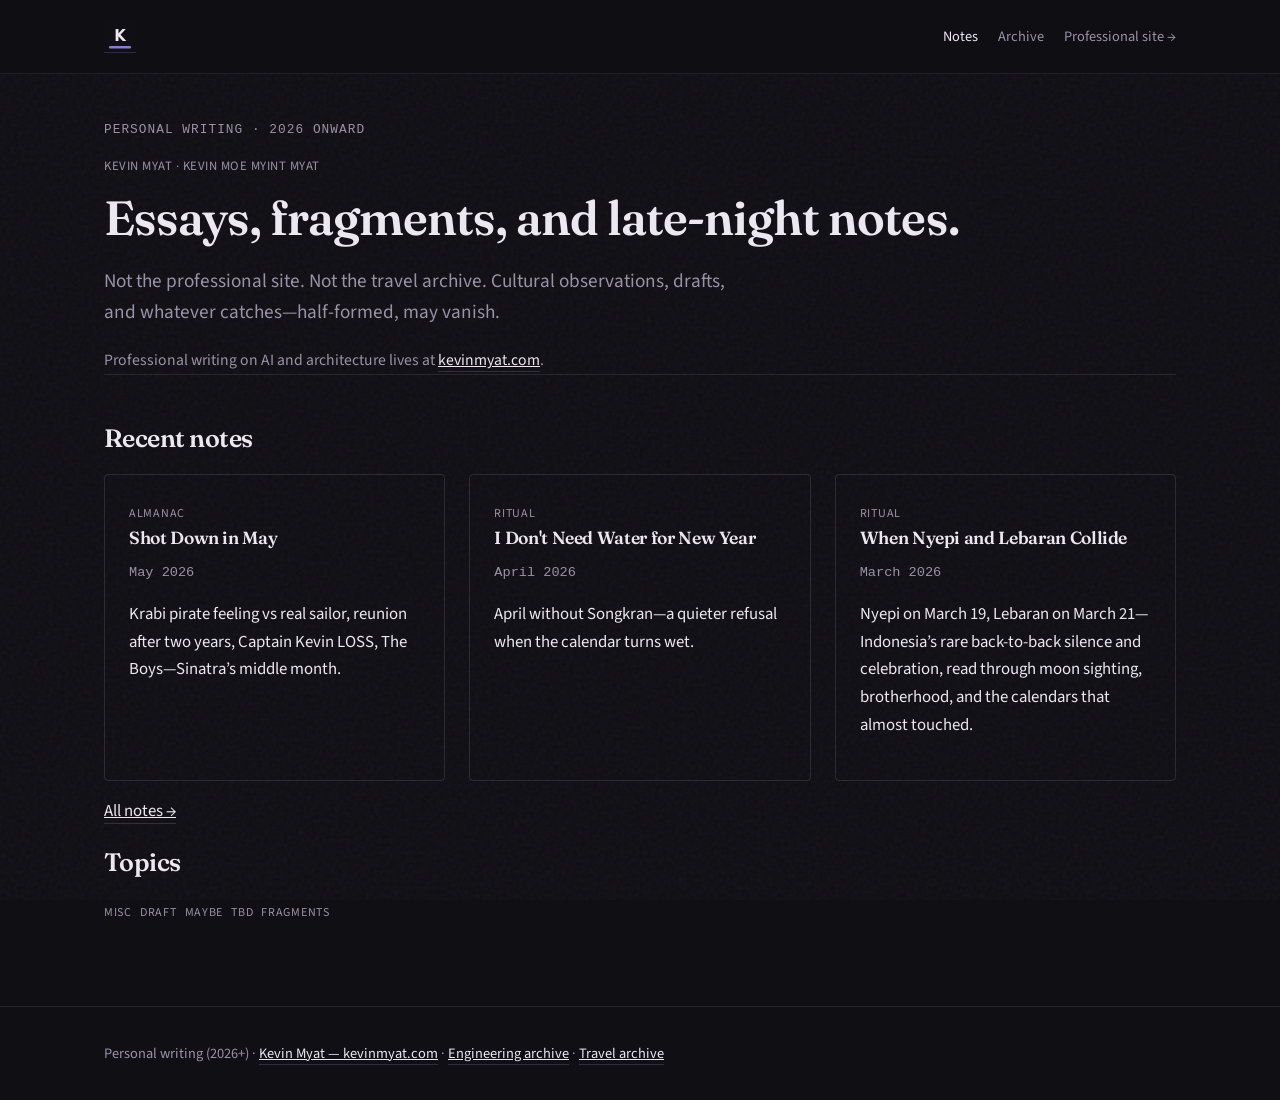
==== index.html @ dcfd7e15 "Reposition identity for kevinmyat.com: AI Technology Advisor and Application Architect. Update hub c" ====
﻿<!DOCTYPE html>
<html lang="en">
<head>
  <meta charset="utf-8">
  <meta name="viewport" content="width=device-width, initial-scale=1">
    <title>Kevin Myat — Personal Writing · Essays &amp; Notes</title>
  <meta name="description" content="Personal essays and notes by Kevin Myat (AI technology advisor). Not professional content — see kevinmyat.com.">
  <meta name="keywords" content="Kevin Myat, Kevin Moe Myint Myat, personal writing, essays, notes">
  <meta name="author" content="Kevin Myat">
  <meta name="google-site-verification" content="ZTF3uOZ1AsYwFRMLpzr2GUFgceF5L3k33hb3w4qyGak" />
  <meta name="robots" content="index, follow, max-image-preview:large">
  <link rel="canonical" href="https://kevinmyat.github.io/">
  <link rel="author" href="https://kevinmyat.com/">
  <meta property="og:title" content="Kevin Myat — Personal Writing">
  <meta property="og:description" content="Personal essays and notes by Kevin Myat. Professional site: kevinmyat.com">
  <meta property="og:url" content="https://kevinmyat.github.io/">
  <meta property="og:type" content="website">
  <meta property="og:site_name" content="Kevin Myat">
  <meta property="og:image" content="https://kevinmyat.github.io/assets/img/og-default.png">
  <meta name="twitter:card" content="summary_large_image">
  <meta name="twitter:image" content="https://kevinmyat.github.io/assets/img/og-default.png">

  <link rel="icon" href="assets/img/favicon.svg" type="image/svg+xml">
  <link rel="stylesheet" href="styles.css">

  <script type="application/ld+json">{"@context":"https://schema.org","@type":"WebSite","name":"Kevin Myat — Personal Writing","url":"https://kevinmyat.github.io","description":"Personal essays and notes from 2026 onward.","author":{"@type":"Person","name":"Kevin Moe Myint Myat","url":"https://kevinmyat.com"},"isPartOf":{"@type":"WebSite","@id":"https://kevinmyat.com/#website"}}</script>
</head>
<body>
  <a class="skip-link" href="#main">Skip to content</a>
  <header class="site-header">
    <div class="inner">
      <nav class="site-nav" aria-label="Primary">
        <a class="brand" href="index.html"><img class="brand-logo" src="assets/img/logo.svg" alt="Kevin Myat" width="32" height="32" decoding="async"></a>
        <ul class="nav-links"><li><a href="index.html" aria-current="page">Notes</a></li><li><a href="blog/index.html">Archive</a></li><li><a href="https://kevinmyat.com/">Professional site →</a></li></ul>
      </nav>
    </div>
  </header>
  <main id="main" class="site-main">

<section class="hero fade-in">
  <p class="archive-banner">Personal writing · 2026 onward</p>
  <p class="hero-eyebrow">Kevin Myat · Kevin Moe Myint Myat</p>
  <h1>Essays, fragments, and late-night notes.</h1>
  <p class="lead">Not the professional site. Not the travel archive. Cultural observations, drafts, and whatever catches—half-formed, may vanish.</p>
  <div class="hero-copy">
    <p>Professional writing on AI and architecture lives at <a href="https://kevinmyat.com/blog/">kevinmyat.com</a>.</p>
  </div>
</section>
<section class="fade-in fade-in-delay-1">
  <h2>Recent notes</h2>
  <div class="grid-2 fade-in">
    <article class="card">
      <a href="blog/shot-down-in-may/index.html">
        <span class="tag">almanac</span>
        <h3>Shot Down in May</h3>
        <p class="meta">May 2026</p>
        <p>Krabi pirate feeling vs real sailor, reunion after two years, Captain Kevin LOSS, The Boys—Sinatra’s middle month.</p>
      </a>
    </article>
    <article class="card">
      <a href="blog/i-dont-need-water-for-new-year/index.html">
        <span class="tag">ritual</span>
        <h3>I Don't Need Water for New Year</h3>
        <p class="meta">April 2026</p>
        <p>April without Songkran—a quieter refusal when the calendar turns wet.</p>
      </a>
    </article>
    <article class="card">
      <a href="blog/nyepi-and-the-day-of-silence/index.html">
        <span class="tag">ritual</span>
        <h3>When Nyepi and Lebaran Collide</h3>
        <p class="meta">March 2026</p>
        <p>Nyepi on March 19, Lebaran on March 21—Indonesia’s rare back-to-back silence and celebration, read through moon sighting, brotherhood, and the calendars that almost touched.</p>
      </a>
    </article></div>
  <p><a href="blog/index.html">All notes →</a></p>
</section>
<section class="fade-in fade-in-delay-2">
  <h2>Topics</h2>
  <p><span class="tag">misc</span><span class="tag">draft</span><span class="tag">maybe</span><span class="tag">tbd</span><span class="tag">fragments</span></p>
</section></main>
  <footer class="site-footer"><div class="inner"><p>Personal writing (2026+) · <a href="https://kevinmyat.com/">Kevin Myat — kevinmyat.com</a> · <a href="https://kevmoemyintmyat.gitlab.io/">Engineering archive</a> · <a href="https://kevmoemyintmyat.github.io/">Travel archive</a></p></div></footer>
  <script src="scripts.js" defer></script>
</body>
</html>
---- styles.css ----
/* Generated static site styles — theme: notebook */
@import url('https://fonts.googleapis.com/css2?family=Fraunces:opsz,wght@9..144,400;500;600&family=Source+Sans+3:wght@400;500&display=swap');

:root {
  --bg: #100f14;
  --text: #ebe8f2;
  --muted: #9a92a8;
  --accent: #8b7ec8;
  --font-display: 'Fraunces', Georgia, serif;
  --font-body: 'Source Sans 3', system-ui, sans-serif;
  --max: 72rem;
  --gap: 1.5rem;
}

*, *::before, *::after { box-sizing: border-box; }

html { scroll-behavior: smooth; }

@media (prefers-reduced-motion: reduce) {
  html { scroll-behavior: auto; }
  .fade-in { animation: none !important; opacity: 1 !important; }
}

body {
  margin: 0;
  font-family: var(--font-body);
  font-size: 1.05rem;
  line-height: 1.65;
  color: var(--text);
  background: var(--bg);
  min-height: 100vh;
}


body::before {
  content: "";
  position: fixed;
  inset: 0;
  pointer-events: none;
  opacity: 0.04;
  background-image: url("data:image/svg+xml,%3Csvg viewBox='0 0 256 256' xmlns='http://www.w3.org/2000/svg'%3E%3Cfilter id='n'%3E%3CfeTurbulence type='fractalNoise' baseFrequency='0.9' numOctaves='4' stitchTiles='stitch'/%3E%3C/filter%3E%3Crect width='100%25' height='100%25' filter='url(%23n)'/%3E%3C/svg%3E");
  z-index: 0;
}


.skip-link {
  position: absolute;
  left: -9999px;
  top: 0;
  z-index: 100;
  padding: 0.5rem 1rem;
  background: var(--text);
  color: var(--bg);
}
.skip-link:focus { left: 0; }

.site-header {
  position: sticky;
  top: 0;
  z-index: 10;
  background: color-mix(in srgb, var(--bg) 92%, transparent);
  backdrop-filter: blur(8px);
  border-bottom: 1px solid color-mix(in srgb, var(--text) 8%, transparent);
}

.site-header .inner,
.site-main,
.site-footer .inner {
  max-width: var(--max);
  margin: 0 auto;
  padding: 1.25rem clamp(1rem, 4vw, 2.5rem);
}

.site-nav {
  display: flex;
  flex-wrap: wrap;
  gap: 1.5rem;
  align-items: center;
  justify-content: space-between;
}

.brand {
  display: inline-flex;
  align-items: center;
  line-height: 0;
  text-decoration: none;
  color: var(--text);
  flex-shrink: 0;
}
.brand-logo {
  display: block;
  width: 2rem;
  height: 2rem;
  border-radius: 7px;
}

.nav-links { display: flex; gap: 1.25rem; list-style: none; margin: 0; padding: 0; }
.nav-links a {
  font-size: 0.9rem;
  text-decoration: none;
  color: var(--muted);
  border: none;
}
.nav-links a:hover, .nav-links a[aria-current="page"] { color: var(--text); }

.site-main { position: relative; z-index: 1; padding-top: 2rem; padding-bottom: 4rem; }

h1, h2, h3 {
  font-family: var(--font-display);
  font-weight: 600;
  letter-spacing: -0.02em;
  line-height: 1.2;
}

h1 { font-size: clamp(2rem, 5vw, 3rem); margin: 0 0 1rem; }
.lead { font-size: 1.2rem; color: var(--muted); max-width: 40rem; }

a { color: #ebe8f2; border-bottom: 1px solid #8b7ec844; }
a:hover { color: #8b7ec8; border-color: #8b7ec8; }

.fade-in { opacity: 0; animation: fadeIn 0.85s ease forwards; }
.fade-in-delay-1 { animation-delay: 0.12s; }
.fade-in-delay-2 { animation-delay: 0.24s; }
.fade-in-delay-3 { animation-delay: 0.36s; }

@keyframes fadeIn { to { opacity: 1; } }

.hero blockquote.hero-quote {
  margin: 0 0 1.75rem;
  padding: 0 0 0 1rem;
  border-left: 3px solid var(--accent);
  max-width: 38rem;
  font-family: var(--font-display);
  font-size: clamp(1.15rem, 2.5vw, 1.45rem);
  line-height: 1.45;
  font-style: italic;
  color: var(--text);
}
.hero blockquote.hero-quote p {
  margin: 0;
  font-family: inherit;
  font-size: inherit;
  line-height: inherit;
  font-style: inherit;
  color: inherit;
}
.hero blockquote.hero-quote cite {
  display: block;
  margin-top: 0.65rem;
  font-size: 0.85rem;
  font-style: normal;
  color: var(--muted);
  letter-spacing: 0.02em;
}

.hero {
  padding: clamp(0, 8vw, 5rem) 0;
  border-bottom: 1px solid color-mix(in srgb, var(--text) 10%, transparent);
  margin-bottom: 3rem;
}
.hero-eyebrow {
  margin: 0 0 0.75rem;
  font-size: 0.8rem;
  letter-spacing: 0.04em;
  text-transform: uppercase;
  color: var(--muted);
}
.hero-role {
  margin: 0.35rem 0 1.25rem;
  font-family: var(--font-display);
  font-size: clamp(1.05rem, 2.2vw, 1.3rem);
  font-weight: 500;
  line-height: 1.4;
  color: var(--text);
}
.hero-copy {
  max-width: 42rem;
}
.hero-copy p {
  margin: 0 0 1rem;
  font-size: 0.98rem;
  line-height: 1.65;
  color: var(--muted);
}
.hero-copy p:last-child {
  margin-bottom: 0;
}
.hero-copy--compact p {
  margin-bottom: 0.65rem;
}
.hero-copy--compact + .hero-archive-note {
  margin-top: 1.1rem;
  padding-top: 0.85rem;
}
.hero-archive-note {
  margin-top: 1.75rem;
  padding-top: 1.25rem;
  border-top: 1px solid color-mix(in srgb, var(--text) 10%, transparent);
  font-size: 0.92rem;
  font-style: italic;
  color: var(--muted);
}

.grid-2 {
  display: grid;
  gap: var(--gap);
  grid-template-columns: repeat(auto-fit, minmax(16rem, 1fr));
}

.card {
  padding: 1.5rem;
  border: 1px solid color-mix(in srgb, var(--text) 12%, transparent);
  border-radius: 4px;
  transition: border-color 0.2s, transform 0.2s;
}
.card:hover {
  border-color: color-mix(in srgb, var(--accent) 40%, transparent);
  transform: translateY(-2px);
}
.card h3 { margin: 0 0 0.5rem; font-size: 1.1rem; }
.card .meta { font-size: 0.85rem; color: var(--muted); font-family: 'IBM Plex Mono', monospace; }
.card a { text-decoration: none; border: none; color: inherit; }
.card a:hover h3 { color: var(--accent); }

.practice-list { list-style: none; padding: 0; margin: 2rem 0; }
.practice-list li {
  padding: 1rem 0;
  border-bottom: 1px solid color-mix(in srgb, var(--text) 8%, transparent);
}
.practice-list strong { display: block; font-family: var(--font-display); margin-bottom: 0.25rem; }

.site-footer {
  border-top: 1px solid color-mix(in srgb, var(--text) 10%, transparent);
  font-size: 0.9rem;
  color: var(--muted);
}

.article-header { margin-bottom: 2rem; }
.article-header .byline { color: var(--muted); font-size: 0.95rem; }
.article-body { max-width: 42rem; }
.article-body h2 {
  color: var(--accent);
  font-size: 1.2rem;
  margin: 2.25rem 0 0.75rem;
}
.article-body img, .article-body video { max-width: 100%; height: auto; border-radius: 2px; }
.section-figure {
  margin: 1.25rem 0 2rem;
  max-width: 100%;
}
.section-figure img {
  width: 100%;
  aspect-ratio: 16 / 9;
  object-fit: cover;
  border: 1px solid color-mix(in srgb, var(--accent) 25%, transparent);
  box-shadow: 0 12px 40px color-mix(in srgb, #000 35%, transparent);
}
.section-caption {
  margin-top: 0.5rem;
  font-size: 0.8rem;
  color: var(--muted);
  font-style: italic;
  line-height: 1.4;
}
.article-body table { width: 100%; border-collapse: collapse; font-size: 0.9rem; margin: 1rem 0; }
.article-body th, .article-body td { border: 1px solid color-mix(in srgb, var(--text) 15%, transparent); padding: 0.5rem; text-align: left; }
.article-body blockquote {
  margin: 1.5rem 0;
  padding-left: 1rem;
  border-left: 3px solid var(--accent);
  color: var(--muted);
}
.article-body pre, .article-body code {
  font-family: 'IBM Plex Mono', monospace;
  font-size: 0.9em;
  background: color-mix(in srgb, var(--text) 6%, transparent);
}
.article-body pre { padding: 1rem; overflow-x: auto; }

.tag {
  display: inline-block;
  font-size: 0.75rem;
  text-transform: uppercase;
  letter-spacing: 0.06em;
  color: var(--muted);
  margin-right: 0.5rem;
}

.project-stack { font-size: 0.85rem; color: var(--muted); margin-top: 0.5rem; }
.project-links { margin-top: 2rem; }
.article-body ul { padding-left: 1.25rem; margin: 1rem 0; }
.article-body li { margin-bottom: 0.5rem; }

.blog-pager {
  display: flex;
  flex-wrap: wrap;
  justify-content: space-between;
  gap: 1rem;
  margin-top: 2.5rem;
  padding-top: 1.5rem;
  border-top: 1px solid color-mix(in srgb, var(--text) 12%, transparent);
  max-width: 42rem;
}
.blog-pager-link {
  display: block;
  flex: 1 1 14rem;
  max-width: 100%;
  padding: 0.85rem 1rem;
  border: 1px solid color-mix(in srgb, var(--text) 12%, transparent);
  border-radius: 2px;
  text-decoration: none;
  color: var(--text);
  transition: border-color 0.15s ease, background 0.15s ease;
}
.blog-pager-link:hover {
  border-color: var(--accent);
  background: color-mix(in srgb, var(--accent) 6%, transparent);
}
.blog-pager-next { text-align: right; margin-left: auto; }
.blog-pager-label {
  display: block;
  font-size: 0.78rem;
  letter-spacing: 0.04em;
  text-transform: uppercase;
  color: var(--muted);
  margin-bottom: 0.35rem;
}
.blog-pager-title {
  display: block;
  font-family: var(--font-display);
  font-size: 0.95rem;
  line-height: 1.35;
}
.blog-pager-spacer { flex: 1 1 14rem; }
.article-body code {
  font-family: 'IBM Plex Mono', monospace;
  font-size: 0.9em;
  background: color-mix(in srgb, var(--text) 6%, transparent);
  padding: 0.1em 0.35em;
  border-radius: 2px;
}

.archive-banner {
  font-family: 'IBM Plex Mono', monospace;
  font-size: 0.8rem;
  text-transform: uppercase;
  letter-spacing: 0.08em;
  color: var(--muted);
  margin-bottom: 1rem;
}

.shell-notice {
  color: var(--muted);
  font-size: 0.95rem;
  margin: 2rem 0 0;
  max-width: 28rem;
}

.shell-section {
  padding: 2rem 0;
  border-top: 1px solid color-mix(in srgb, var(--text) 8%, transparent);
}

.archive-timeline {
  margin: 1rem 0 2rem;
  padding-left: 1.25rem;
  max-width: 42rem;
}
.archive-timeline li { margin-bottom: 0.65rem; }
.archive-timeline a { font-weight: 500; }

.city-section { margin-top: 2.5rem; }
.city-section:first-of-type { margin-top: 1rem; }
.city-heading {
  font-size: 0.85rem;
  text-transform: uppercase;
  letter-spacing: 0.1em;
  color: var(--muted);
  margin: 0 0 1.25rem;
  padding-bottom: 0.5rem;
  border-bottom: 1px solid color-mix(in srgb, var(--accent) 35%, transparent);
}
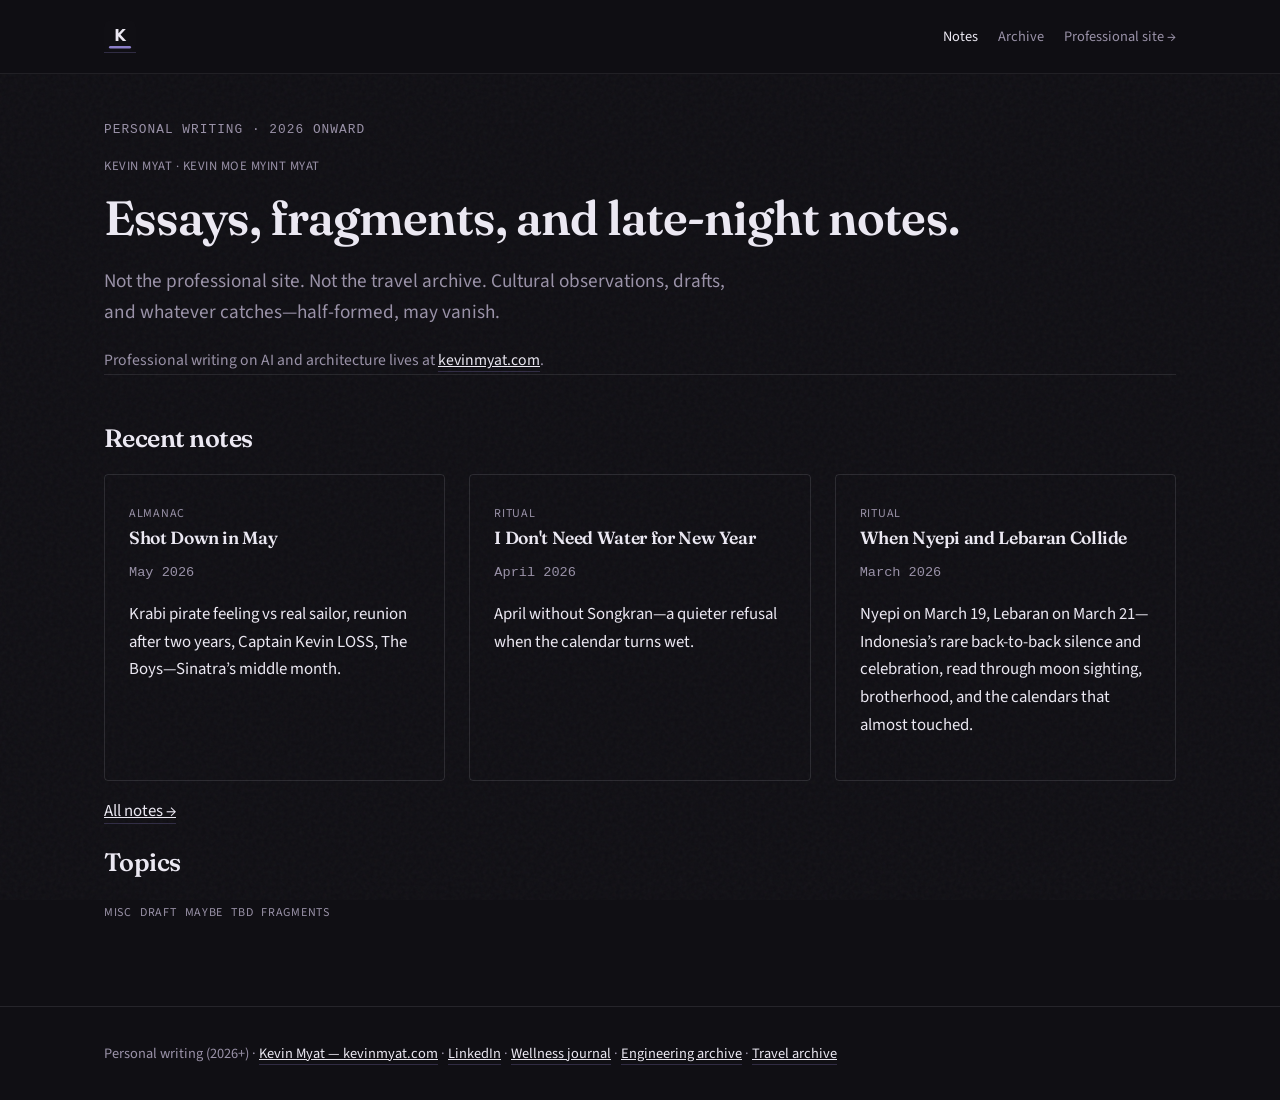
==== commit 4ebb3333: "SEO polish: OG images, ISO dates, LinkedIn schema and footer Co-authored-by: Cursor <cursoragent@cur" ====
--- a/index.html
+++ b/index.html
@@ -11,6 +11,7 @@
   <meta name="robots" content="index, follow, max-image-preview:large">
   <link rel="canonical" href="https://kevinmyat.github.io/">
   <link rel="author" href="https://kevinmyat.com/">
+  <link rel="me" href="https://www.linkedin.com/in/kevinmoemyintmyat/">
   <meta property="og:title" content="Kevin Myat — Personal Writing">
   <meta property="og:description" content="Personal essays and notes by Kevin Myat. Professional site: kevinmyat.com">
   <meta property="og:url" content="https://kevinmyat.github.io/">
@@ -23,7 +24,8 @@
   <link rel="icon" href="assets/img/favicon.svg" type="image/svg+xml">
   <link rel="stylesheet" href="styles.css">
 
-  <script type="application/ld+json">{"@context":"https://schema.org","@type":"WebSite","name":"Kevin Myat — Personal Writing","url":"https://kevinmyat.github.io","description":"Personal essays and notes from 2026 onward.","author":{"@type":"Person","name":"Kevin Moe Myint Myat","url":"https://kevinmyat.com"},"isPartOf":{"@type":"WebSite","@id":"https://kevinmyat.com/#website"}}</script>
+  <script type="application/ld+json">{"@context":"https://schema.org","@type":"Person","@id":"https://kevinmyat.com/#person","name":"Kevin Moe Myint Myat","alternateName":["Kevin Myat","m3yevn"],"jobTitle":"Writer","url":"https://kevinmyat.com","sameAs":["https://kevinmyat.com","https://www.linkedin.com/in/kevinmoemyintmyat/","https://kevinmoemyintmyat.vercel.app","https://kevinmyat.github.io","https://github.com/m3yevn"]}</script>
+  <script type="application/ld+json">{"@context":"https://schema.org","@type":"WebSite","name":"Kevin Myat — Personal Writing","url":"https://kevinmyat.github.io","description":"Personal essays and notes from 2026 onward.","author":{"@id":"https://kevinmyat.com/#person"},"isPartOf":{"@type":"WebSite","@id":"https://kevinmyat.com/#website"}}</script>
 </head>
 <body>
   <a class="skip-link" href="#main">Skip to content</a>
@@ -79,7 +81,7 @@
   <h2>Topics</h2>
   <p><span class="tag">misc</span><span class="tag">draft</span><span class="tag">maybe</span><span class="tag">tbd</span><span class="tag">fragments</span></p>
 </section></main>
-  <footer class="site-footer"><div class="inner"><p>Personal writing (2026+) · <a href="https://kevinmyat.com/">Kevin Myat — kevinmyat.com</a> · <a href="https://kevmoemyintmyat.gitlab.io/">Engineering archive</a> · <a href="https://kevmoemyintmyat.github.io/">Travel archive</a></p></div></footer>
+  <footer class="site-footer"><div class="inner"><p>Personal writing (2026+) · <a href="https://kevinmyat.com/">Kevin Myat — kevinmyat.com</a> · <a href="https://www.linkedin.com/in/kevinmoemyintmyat/" rel="me">LinkedIn</a> · <a href="https://kevinmoemyintmyat.vercel.app/">Wellness journal</a> · <a href="https://kevmoemyintmyat.gitlab.io/">Engineering archive</a> · <a href="https://kevmoemyintmyat.github.io/">Travel archive</a></p></div></footer>
   <script src="scripts.js" defer></script>
 </body>
 </html>
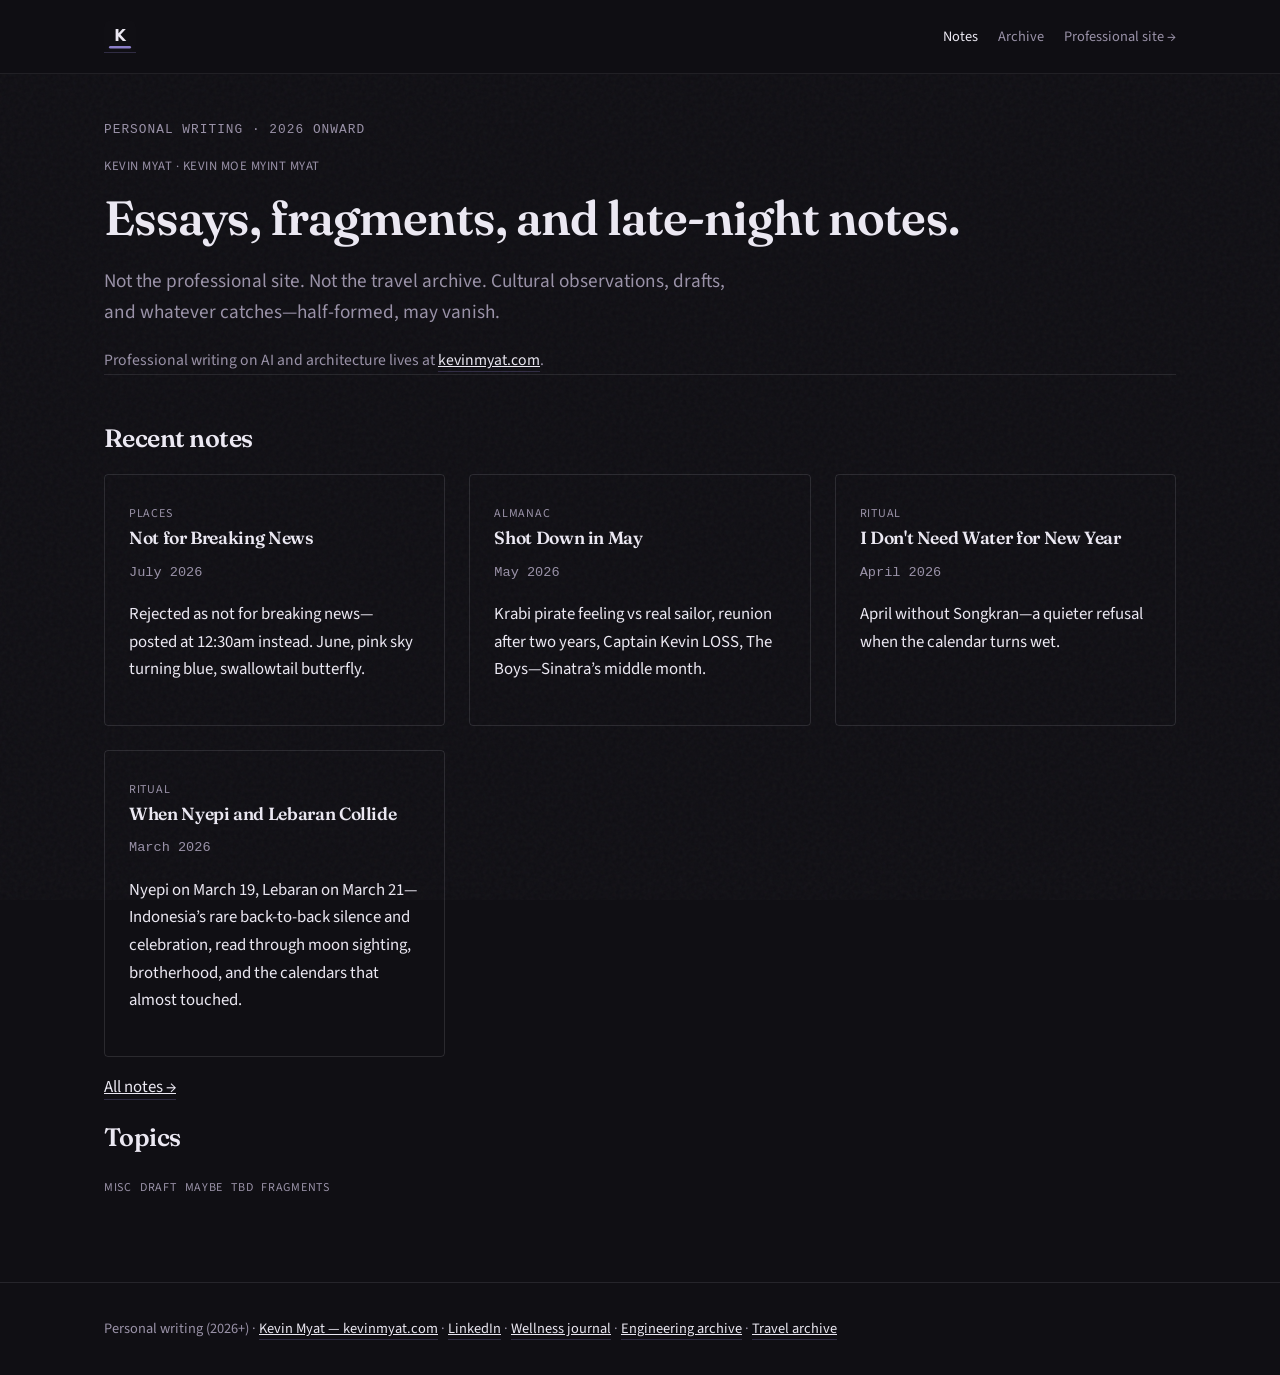
==== commit 95d99771: "Publish Not for Breaking News — June essay posted at 12:30am. A quiet month rejected as not for brea" ====
--- a/index.html
+++ b/index.html
@@ -3,10 +3,9 @@
 <head>
   <meta charset="utf-8">
   <meta name="viewport" content="width=device-width, initial-scale=1">
-    <title>Kevin Myat — Personal Writing · Essays &amp; Notes</title>
-  <meta name="description" content="Personal essays and notes by Kevin Myat (AI technology advisor). Not professional content — see kevinmyat.com.">
-  <meta name="keywords" content="Kevin Myat, Kevin Moe Myint Myat, personal writing, essays, notes">
-  <meta name="author" content="Kevin Myat">
+    <title>Kevin Moe Myint Myat — Personal Writing | Kevin Myat</title>
+  <meta name="description" content="Personal essays by Kevin Moe Myint Myat (Kevin Myat). Professional advisory at kevinmyat.com — Singapore.">
+  <meta name="author" content="Kevin Moe Myint Myat">
   <meta name="google-site-verification" content="ZTF3uOZ1AsYwFRMLpzr2GUFgceF5L3k33hb3w4qyGak" />
   <meta name="robots" content="index, follow, max-image-preview:large">
   <link rel="canonical" href="https://kevinmyat.github.io/">
@@ -24,7 +23,7 @@
   <link rel="icon" href="assets/img/favicon.svg" type="image/svg+xml">
   <link rel="stylesheet" href="styles.css">
 
-  <script type="application/ld+json">{"@context":"https://schema.org","@type":"Person","@id":"https://kevinmyat.com/#person","name":"Kevin Moe Myint Myat","alternateName":["Kevin Myat","m3yevn"],"jobTitle":"Writer","url":"https://kevinmyat.com","sameAs":["https://kevinmyat.com","https://www.linkedin.com/in/kevinmoemyintmyat/","https://kevinmoemyintmyat.vercel.app","https://kevinmyat.github.io","https://github.com/m3yevn"]}</script>
+  <script type="application/ld+json">{"@context":"https://schema.org","@type":"Person","@id":"https://kevinmyat.com/#person","name":"Kevin Moe Myint Myat","alternateName":["Kevin Myat","m3yevn"],"jobTitle":"Writer","url":"https://kevinmyat.com","sameAs":["https://www.linkedin.com/in/kevinmoemyintmyat/","https://kevinmyat.com","https://journal.kevinmyat.com","https://github.com/m3yevn","https://medium.com/@kevinmoemyintmyat","https://kevinmyat.github.io"],"homeLocation":{"@type":"Place","name":"Singapore"}}</script>
   <script type="application/ld+json">{"@context":"https://schema.org","@type":"WebSite","name":"Kevin Myat — Personal Writing","url":"https://kevinmyat.github.io","description":"Personal essays and notes from 2026 onward.","author":{"@id":"https://kevinmyat.com/#person"},"isPartOf":{"@type":"WebSite","@id":"https://kevinmyat.com/#website"}}</script>
 </head>
 <body>
@@ -51,6 +50,14 @@
 <section class="fade-in fade-in-delay-1">
   <h2>Recent notes</h2>
   <div class="grid-2 fade-in">
+    <article class="card">
+      <a href="blog/not-for-breaking-news/index.html">
+        <span class="tag">places</span>
+        <h3>Not for Breaking News</h3>
+        <p class="meta">July 2026</p>
+        <p>Rejected as not for breaking news—posted at 12:30am instead. June, pink sky turning blue, swallowtail butterfly.</p>
+      </a>
+    </article>
     <article class="card">
       <a href="blog/shot-down-in-may/index.html">
         <span class="tag">almanac</span>
@@ -81,7 +88,7 @@
   <h2>Topics</h2>
   <p><span class="tag">misc</span><span class="tag">draft</span><span class="tag">maybe</span><span class="tag">tbd</span><span class="tag">fragments</span></p>
 </section></main>
-  <footer class="site-footer"><div class="inner"><p>Personal writing (2026+) · <a href="https://kevinmyat.com/">Kevin Myat — kevinmyat.com</a> · <a href="https://www.linkedin.com/in/kevinmoemyintmyat/" rel="me">LinkedIn</a> · <a href="https://kevinmoemyintmyat.vercel.app/">Wellness journal</a> · <a href="https://kevmoemyintmyat.gitlab.io/">Engineering archive</a> · <a href="https://kevmoemyintmyat.github.io/">Travel archive</a></p></div></footer>
+  <footer class="site-footer"><div class="inner"><p>Personal writing (2026+) · <a href="https://kevinmyat.com/">Kevin Myat — kevinmyat.com</a> · <a href="https://www.linkedin.com/in/kevinmoemyintmyat/" rel="me">LinkedIn</a> · <a href="https://journal.kevinmyat.com/">Wellness journal</a> · <a href="https://kevmoemyintmyat.gitlab.io/">Engineering archive</a> · <a href="https://kevmoemyintmyat.github.io/">Travel archive</a></p></div></footer>
   <script src="scripts.js" defer></script>
 </body>
 </html>
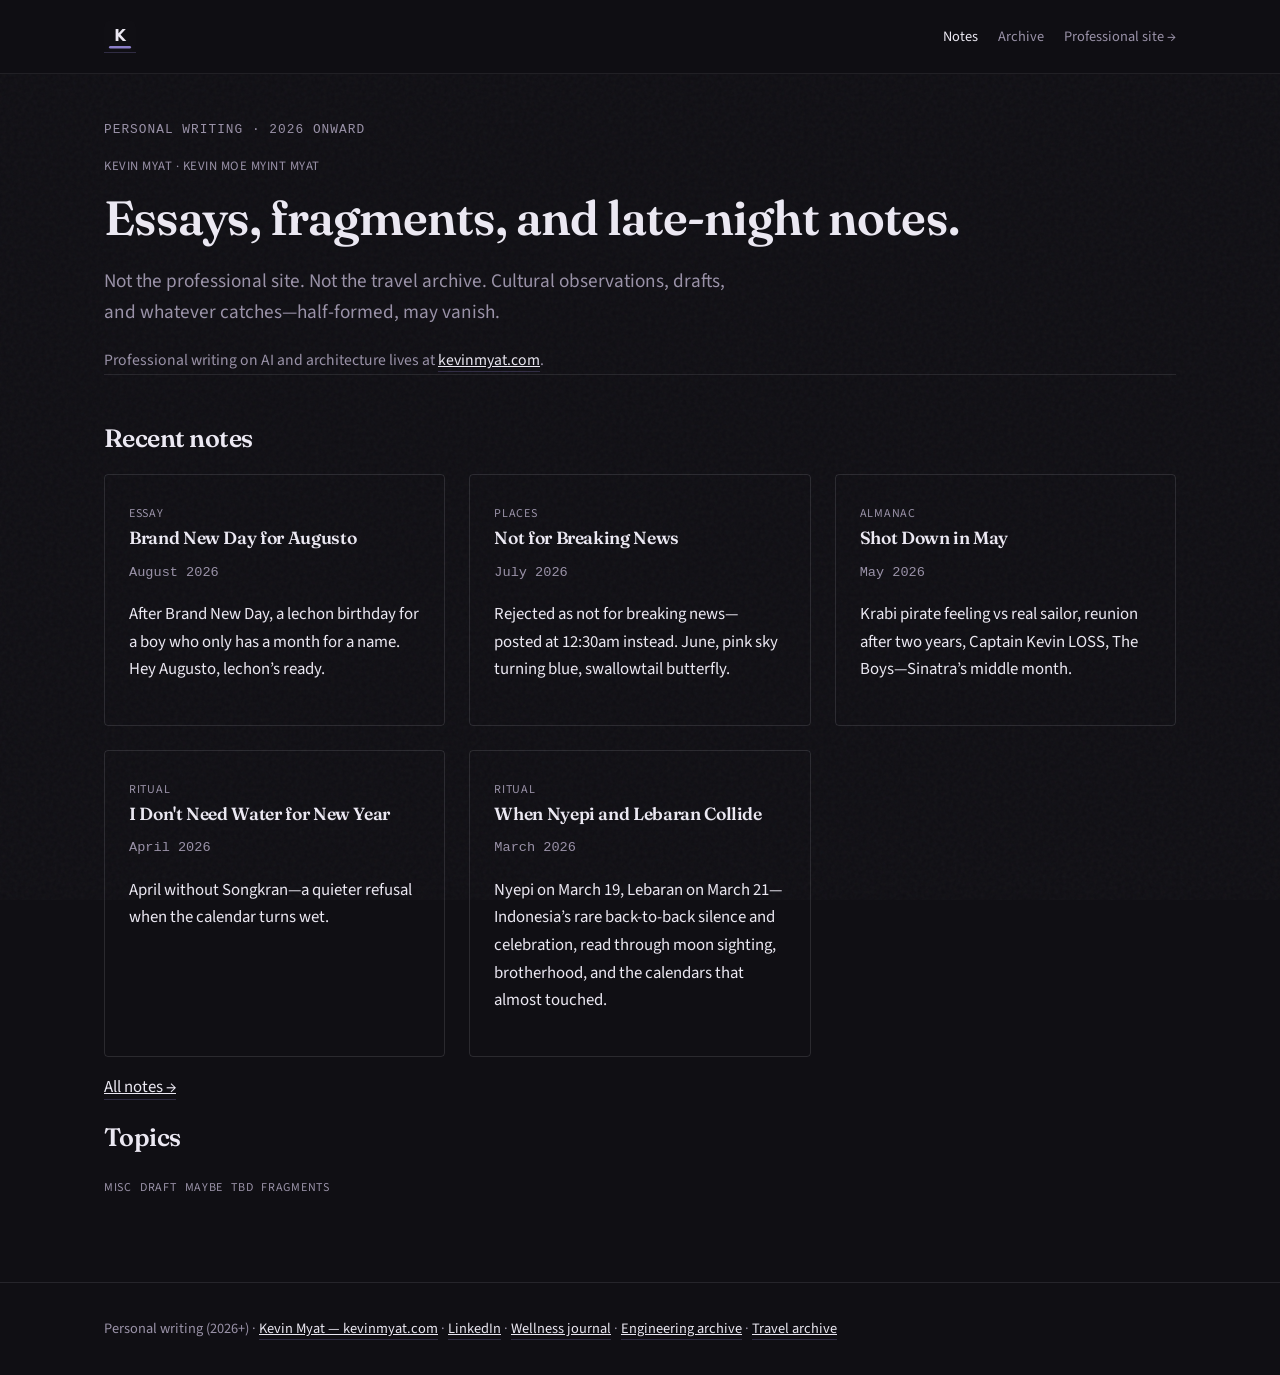
==== commit 28ee320d: "Add new essay "Brand New Day for Augusto" to index and blog pages; update sitemap with new URL and l" ====
--- a/index.html
+++ b/index.html
@@ -51,6 +51,14 @@
   <h2>Recent notes</h2>
   <div class="grid-2 fade-in">
     <article class="card">
+      <a href="blog/brand-new-day-for-augusto/index.html">
+        <span class="tag">essay</span>
+        <h3>Brand New Day for Augusto</h3>
+        <p class="meta">August 2026</p>
+        <p>After Brand New Day, a lechon birthday for a boy who only has a month for a name. Hey Augusto, lechon’s ready.</p>
+      </a>
+    </article>
+    <article class="card">
       <a href="blog/not-for-breaking-news/index.html">
         <span class="tag">places</span>
         <h3>Not for Breaking News</h3>
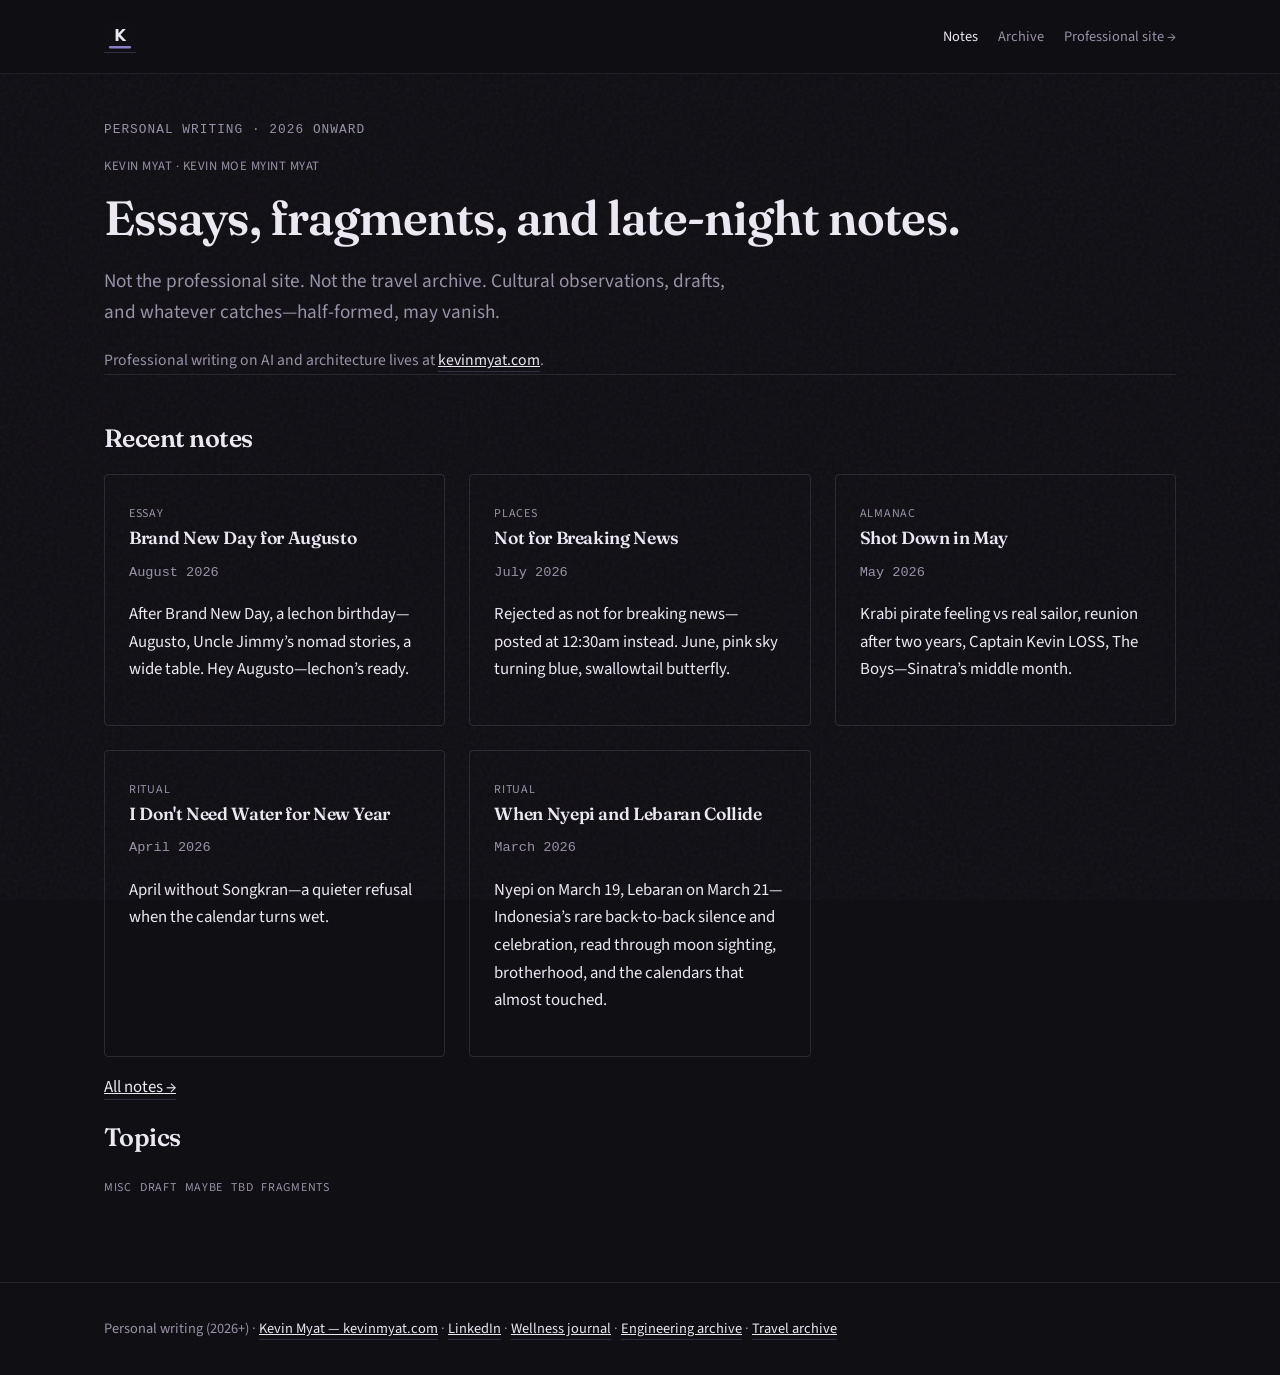
==== commit bf000c47: "Refine text in "Brand New Day for Augusto" essay across multiple pages for clarity and narrative flo" ====
--- a/index.html
+++ b/index.html
@@ -55,7 +55,7 @@
         <span class="tag">essay</span>
         <h3>Brand New Day for Augusto</h3>
         <p class="meta">August 2026</p>
-        <p>After Brand New Day, a lechon birthday for a boy who only has a month for a name. Hey Augusto, lechon’s ready.</p>
+        <p>After Brand New Day, a lechon birthday—Augusto, Uncle Jimmy’s nomad stories, a wide table. Hey Augusto—lechon’s ready.</p>
       </a>
     </article>
     <article class="card">
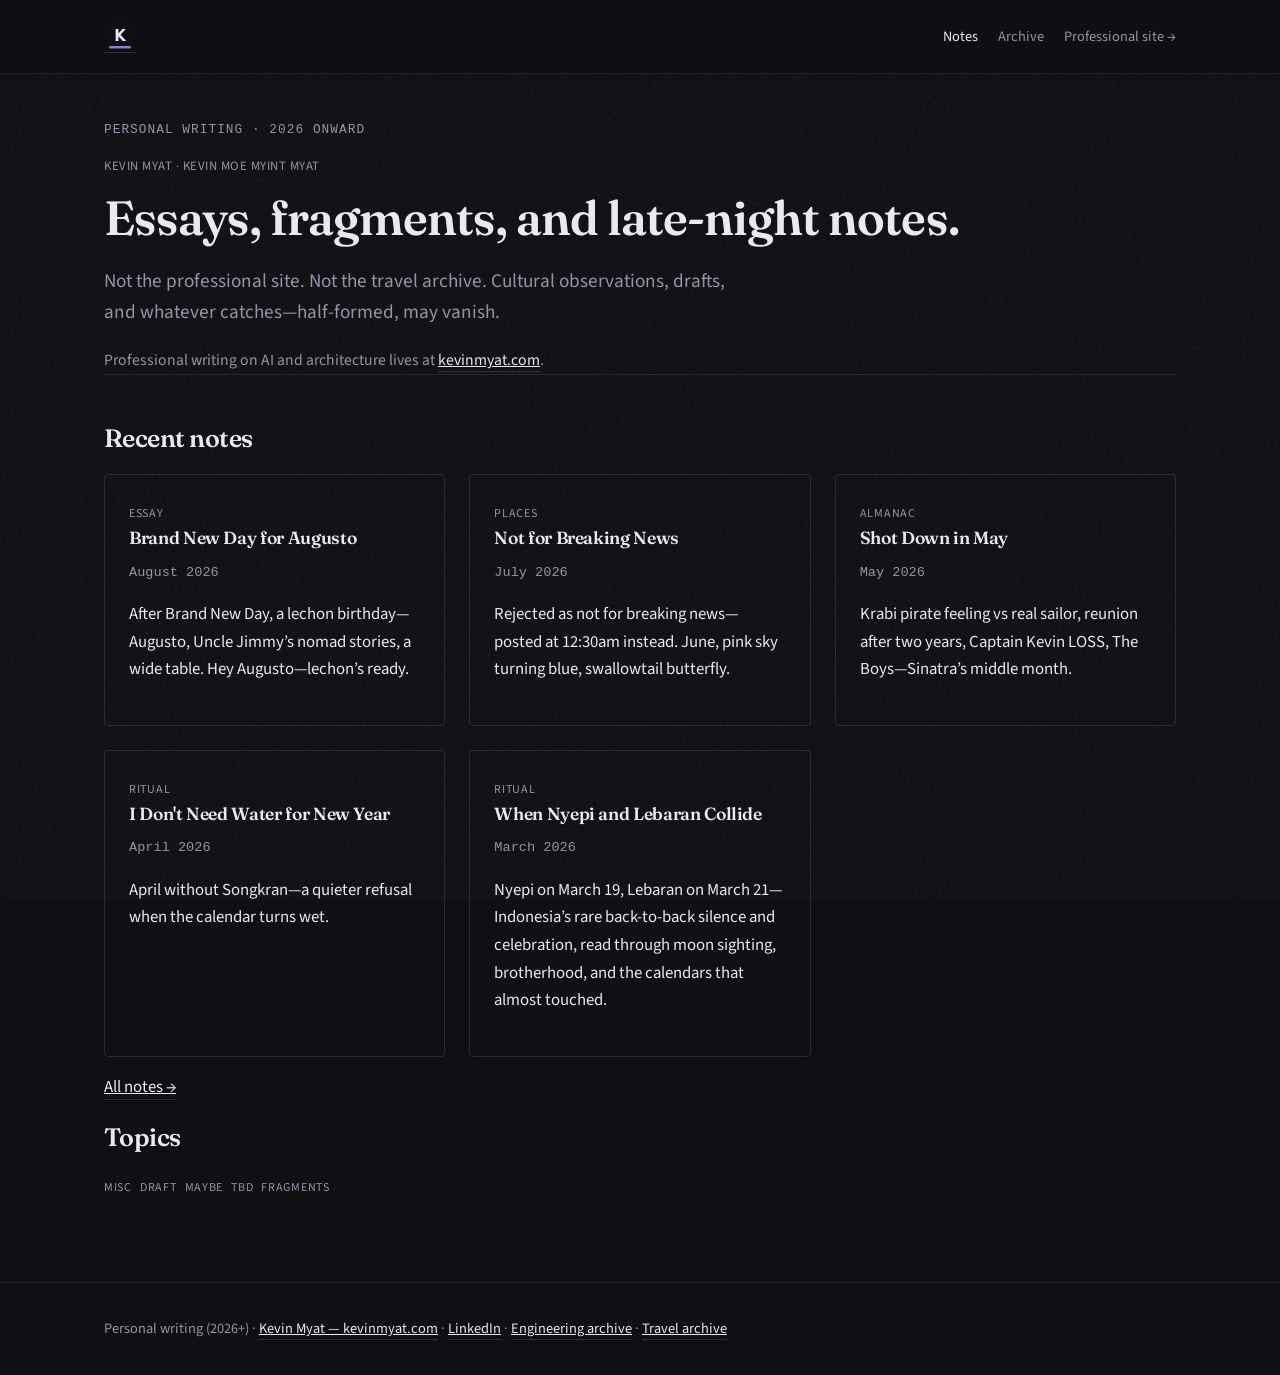
==== commit 0cd0d699: "Remove the journal link from the notes site. Co-authored-by: Cursor <cursoragent@cursor.com>" ====
--- a/index.html
+++ b/index.html
@@ -23,7 +23,7 @@
   <link rel="icon" href="assets/img/favicon.svg" type="image/svg+xml">
   <link rel="stylesheet" href="styles.css">
 
-  <script type="application/ld+json">{"@context":"https://schema.org","@type":"Person","@id":"https://kevinmyat.com/#person","name":"Kevin Moe Myint Myat","alternateName":["Kevin Myat","m3yevn"],"jobTitle":"Writer","url":"https://kevinmyat.com","sameAs":["https://www.linkedin.com/in/kevinmoemyintmyat/","https://kevinmyat.com","https://journal.kevinmyat.com","https://github.com/m3yevn","https://medium.com/@kevinmoemyintmyat","https://kevinmyat.github.io"],"homeLocation":{"@type":"Place","name":"Singapore"}}</script>
+  <script type="application/ld+json">{"@context":"https://schema.org","@type":"Person","@id":"https://kevinmyat.com/#person","name":"Kevin Moe Myint Myat","alternateName":["Kevin Myat","m3yevn"],"jobTitle":"Writer","url":"https://kevinmyat.com","sameAs":["https://www.linkedin.com/in/kevinmoemyintmyat/","https://kevinmyat.com","https://github.com/m3yevn","https://medium.com/@kevinmoemyintmyat","https://kevinmyat.github.io"],"homeLocation":{"@type":"Place","name":"Singapore"}}</script>
   <script type="application/ld+json">{"@context":"https://schema.org","@type":"WebSite","name":"Kevin Myat — Personal Writing","url":"https://kevinmyat.github.io","description":"Personal essays and notes from 2026 onward.","author":{"@id":"https://kevinmyat.com/#person"},"isPartOf":{"@type":"WebSite","@id":"https://kevinmyat.com/#website"}}</script>
 </head>
 <body>
@@ -96,7 +96,7 @@
   <h2>Topics</h2>
   <p><span class="tag">misc</span><span class="tag">draft</span><span class="tag">maybe</span><span class="tag">tbd</span><span class="tag">fragments</span></p>
 </section></main>
-  <footer class="site-footer"><div class="inner"><p>Personal writing (2026+) · <a href="https://kevinmyat.com/">Kevin Myat — kevinmyat.com</a> · <a href="https://www.linkedin.com/in/kevinmoemyintmyat/" rel="me">LinkedIn</a> · <a href="https://journal.kevinmyat.com/">Wellness journal</a> · <a href="https://kevmoemyintmyat.gitlab.io/">Engineering archive</a> · <a href="https://kevmoemyintmyat.github.io/">Travel archive</a></p></div></footer>
+  <footer class="site-footer"><div class="inner"><p>Personal writing (2026+) · <a href="https://kevinmyat.com/">Kevin Myat — kevinmyat.com</a> · <a href="https://www.linkedin.com/in/kevinmoemyintmyat/" rel="me">LinkedIn</a> · <a href="https://kevmoemyintmyat.gitlab.io/">Engineering archive</a> · <a href="https://kevmoemyintmyat.github.io/">Travel archive</a></p></div></footer>
   <script src="scripts.js" defer></script>
 </body>
 </html>
